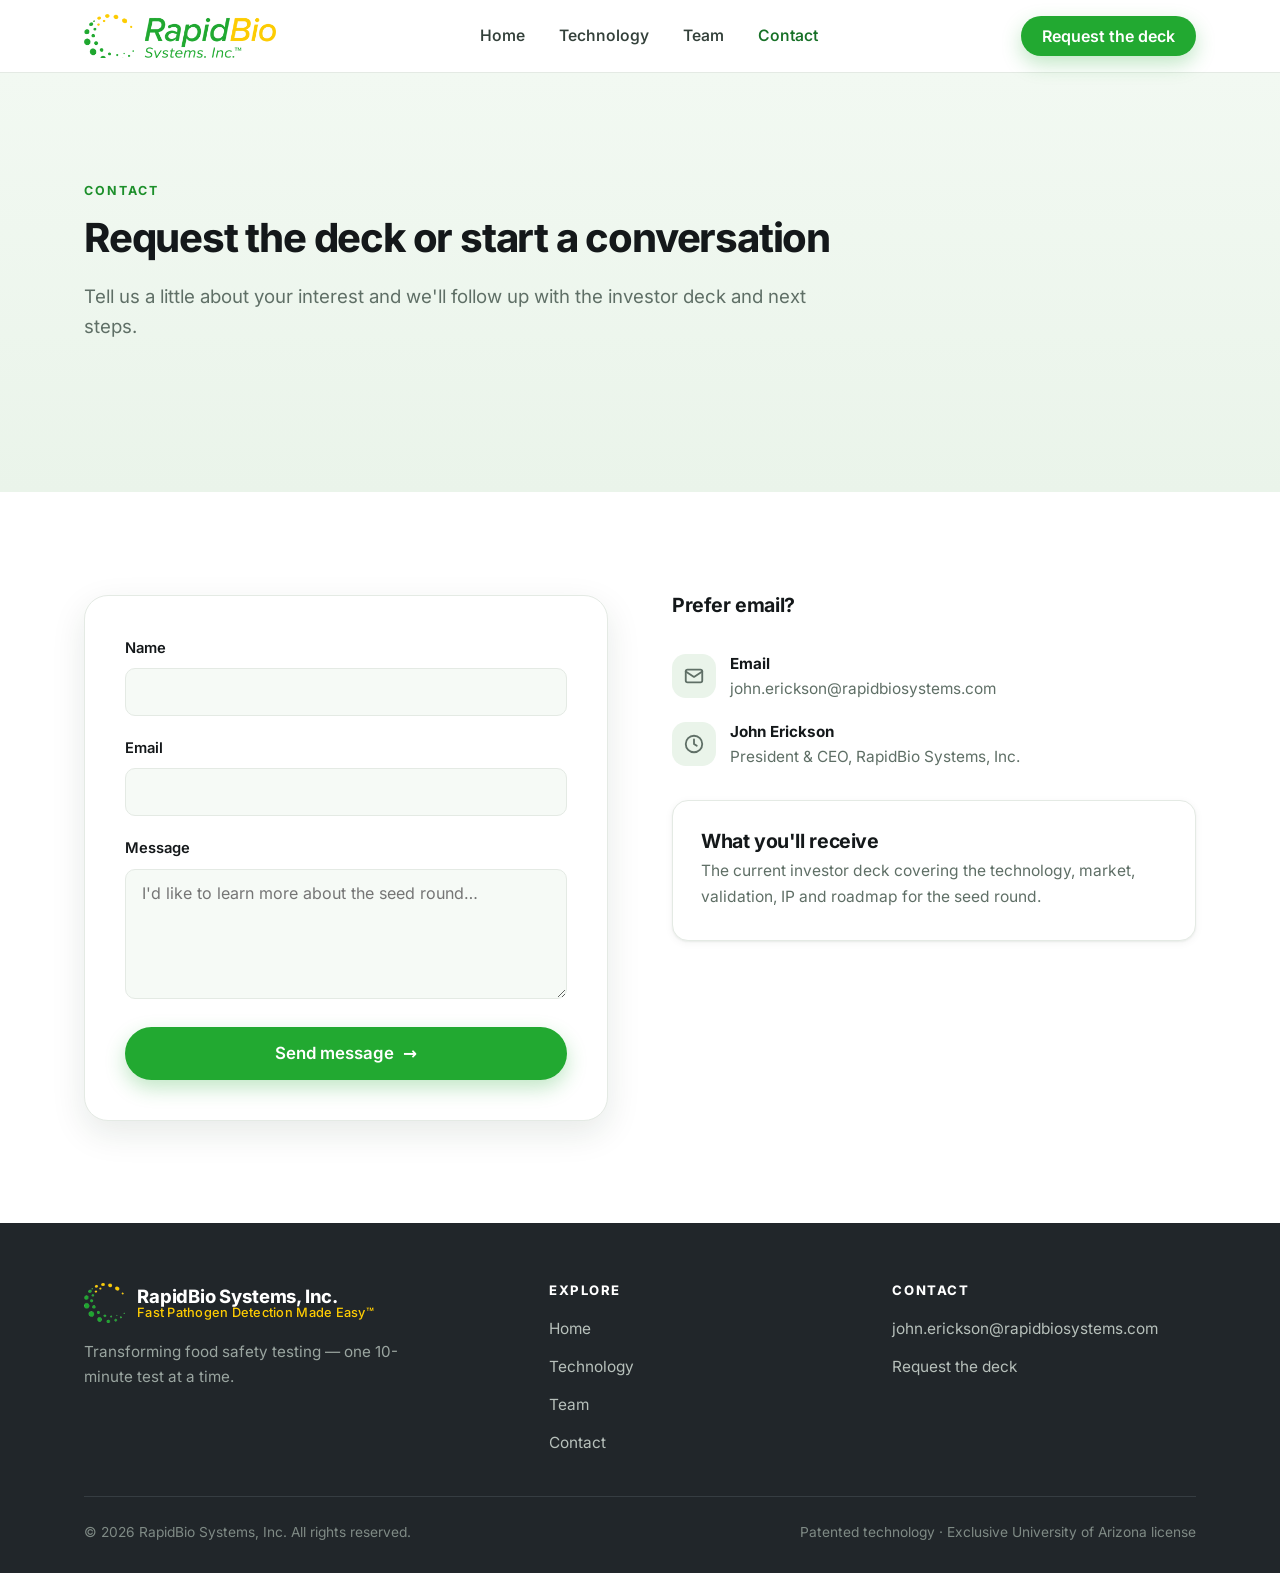
==== contact.html @ 17e81da6 "update form and typography" ====
<!DOCTYPE html>
<html lang="en">
<head>
  <meta charset="UTF-8" />
  <meta name="viewport" content="width=device-width, initial-scale=1.0" />
  <title>Contact — RapidBio Systems</title>
  <meta name="description" content="Request the RapidBio investor deck or get in touch with President &amp; CEO John Erickson." />
  <link rel="icon" type="image/png" sizes="64x64" href="assets/favicon-64.png" />
  <link rel="apple-touch-icon" href="assets/apple-touch-icon.png" />
  <link rel="stylesheet" href="css/styles.css" />
</head>
<body>

  <!-- ===== HEADER ===== -->
  <header class="site-header">
    <div class="container nav">
      <a class="nav__brand" href="index.html" aria-label="RapidBio Systems home">
        <img src="assets/logo-nav.png" alt="RapidBio Systems" />
      </a>
      <nav aria-label="Primary">
        <ul class="nav__links" id="nav-links">
          <li><a href="index.html">Home</a></li>
          <li><a href="technology.html">Technology</a></li>
          <li><a href="team.html">Team</a></li>
          <li><a href="contact.html" class="is-active">Contact</a></li>
          <li><a class="btn btn--primary" href="contact.html">Request the deck</a></li>
        </ul>
      </nav>
      <div class="nav__cta">
        <a class="btn btn--primary" href="contact.html">Request the deck</a>
        <button class="nav__toggle" aria-label="Open menu" aria-expanded="false" aria-controls="nav-links"><span></span></button>
      </div>
    </div>
  </header>

  <main>
    <section class="section section--mint">
      <div class="container">
        <div class="section-head narrow">
          <span class="eyebrow">Contact</span>
          <h2 class="mt-0">Request the deck or start a conversation</h2>
          <p class="lead">Tell us a little about your interest and we'll follow up with the investor deck and next steps.</p>
        </div>
      </div>
    </section>

    <section class="section">
      <div class="container">
        <div class="form-wrap">
          <!-- ===== FORM ===== -->
          <form class="form" id="contact-form"
                action="https://formspree.io/f/FORMSPREE_ENDPOINT"
                method="POST">
            <div class="form-status" id="form-status" role="status" aria-live="polite"></div>

            <div class="field">
              <label for="name">Name</label>
              <input type="text" id="name" name="name" autocomplete="name" required />
            </div>
            <div class="field">
              <label for="email">Email</label>
              <input type="email" id="email" name="email" autocomplete="email" required />
            </div>
            <div class="field">
              <label for="message">Message</label>
              <textarea id="message" name="message" placeholder="I'd like to learn more about the seed round…" required></textarea>
            </div>
            <!-- Formspree options -->
            <input type="hidden" name="_subject" value="RapidBio website — deck request" />
            <input type="text" name="_gotcha" style="display:none" tabindex="-1" autocomplete="off" aria-hidden="true" />

            <button class="btn btn--primary btn--lg" type="submit">Send message <span class="arrow" aria-hidden="true">→</span></button>
          </form>

          <!-- ===== ASIDE ===== -->
          <aside class="contact-aside">
            <h3>Prefer email?</h3>
            <br/>
            <ul class="contact-list">
              <li>
                <span class="icon-badge" aria-hidden="true">
                  <svg width="22" height="22" viewBox="0 0 24 24" fill="none" stroke="currentColor" stroke-width="2" stroke-linecap="round" stroke-linejoin="round"><rect x="3" y="5" width="18" height="14" rx="2"/><path d="m3 7 9 6 9-6"/></svg>
                </span>
                <span><b>Email</b><a href="mailto:john.erickson@rapidbiosystems.com?subject=RapidBio%20—%20deck%20request">john.erickson@rapidbiosystems.com</a></span>
              </li>
              <li>
                <span class="icon-badge" aria-hidden="true">
                  <svg width="22" height="22" viewBox="0 0 24 24" fill="none" stroke="currentColor" stroke-width="2" stroke-linecap="round" stroke-linejoin="round"><circle cx="12" cy="12" r="9"/><path d="M12 7v5l3 2"/></svg>
                </span>
                <span><b>John Erickson</b><span>President &amp; CEO, RapidBio Systems, Inc.</span></span>
              </li>
            </ul>
            <div class="card" style="margin-top:30px">
              <h3 style="margin-bottom:6px">What you'll receive</h3>
              <p>The current investor deck covering the technology, market, validation, IP and roadmap for the seed round.</p>
            </div>
          </aside>
        </div>
      </div>
    </section>
  </main>

  <!-- ===== FOOTER ===== -->
  <footer class="site-footer">
    <div class="container">
      <div class="footer__top">
        <div>
          <div class="footer__brand">
            <img src="assets/logo-mark.png" alt="" />
            <div class="footer__wordmark">RapidBio Systems, Inc.<span>Fast Pathogen Detection Made Easy™</span></div>
          </div>
          <p class="footer__tag">Transforming food safety testing — one 10-minute test at a time.</p>
        </div>
        <div class="footer__col">
          <h4>Explore</h4>
          <ul>
            <li><a href="index.html">Home</a></li>
            <li><a href="technology.html">Technology</a></li>
            <li><a href="team.html">Team</a></li>
            <li><a href="contact.html">Contact</a></li>
          </ul>
        </div>
        <div class="footer__col">
          <h4>Contact</h4>
          <ul>
            <li><a href="mailto:john.erickson@rapidbiosystems.com">john.erickson@rapidbiosystems.com</a></li>
            <li><a href="contact.html">Request the deck</a></li>
          </ul>
        </div>
      </div>
      <div class="footer__bottom">
        <span>© 2026 RapidBio Systems, Inc. All rights reserved.</span>
        <span>Patented technology · Exclusive University of Arizona license</span>
      </div>
    </div>
  </footer>

  <script src="js/nav.js"></script>
  <script>
    /* Async Formspree submit with in-place success/error state.
       Falls back to a normal POST if JS is unavailable. */
    (function () {
      var form = document.getElementById("contact-form");
      var status = document.getElementById("form-status");
      if (!form) return;

      var configured = form.action.indexOf("FORMSPREE_ENDPOINT") === -1;

      form.addEventListener("submit", function (e) {
        if (!configured) {
          // Endpoint not set yet — guide the user to email instead of a broken POST.
          e.preventDefault();
          show("err", "Form isn't connected yet. Please email john.erickson@rapidbiosystems.com — thanks!");
          return;
        }
        e.preventDefault();
        var btn = form.querySelector("button[type=submit]");
        var original = btn.innerHTML;
        btn.disabled = true; btn.textContent = "Sending…";

        fetch(form.action, {
          method: "POST",
          body: new FormData(form),
          headers: { Accept: "application/json" }
        }).then(function (r) {
          if (r.ok) {
            form.reset();
            show("ok", "Thanks — your message is on its way. We'll be in touch shortly.");
          } else {
            show("err", "Something went wrong. Please try again, or email john.erickson@rapidbiosystems.com.");
          }
        }).catch(function () {
          show("err", "Network error. Please email john.erickson@rapidbiosystems.com.");
        }).finally(function () {
          btn.disabled = false; btn.innerHTML = original;
        });
      });

      function show(type, msg) {
        status.textContent = msg;
        status.className = "form-status show " + type;
        status.scrollIntoView({ behavior: "smooth", block: "center" });
      }
    })();
  </script>
</body>
</html>
---- css/styles.css ----
/* ============================================================
   RapidBio Systems — site styles
   Palette sampled from brand logo: green #22A931 · gold #FECC03
   Font: self-hosted Inter (variable)
   ============================================================ */

@font-face {
  font-family: "Inter";
  font-style: normal;
  font-weight: 100 900;
  font-display: swap;
  src: url("../fonts/inter-latin-wght-normal.woff2") format("woff2");
}

:root {
  /* brand */
  --green:      #22A931;
  --green-600:  #1c8f2a;
  --green-700:  #167026;
  --green-900:  #0e4a1b;
  --gold:       #FECC03;
  --gold-600:   #e2b400;

  /* neutrals */
  --ink:        #14181a;
  --body:       #33403a;
  --muted:      #5f6f66;
  --charcoal:   #21262a;
  --charcoal-2: #2b3136;
  --paper:      #ffffff;
  --paper-2:    #f6faf6;
  --mint:       #eaf4ea;
  --mint-2:     #def0e0;
  --line:       #e4eae4;

  /* system */
  --container: 1160px;
  --r-sm: 10px;
  --r:    16px;
  --r-lg: 24px;
  --pill: 999px;
  --shadow-sm: 0 1px 2px rgba(20,40,25,.06), 0 2px 8px rgba(20,40,25,.05);
  --shadow:    0 12px 34px rgba(20,50,28,.10);
  --shadow-lg: 0 26px 60px rgba(16,55,26,.16);
  --ease: cubic-bezier(.2,.7,.3,1);

  --font: "Inter", system-ui, -apple-system, "Segoe UI", Roboto, Helvetica, Arial, sans-serif;
}

/* ---------- reset-ish ---------- */
*, *::before, *::after { box-sizing: border-box; }
html { scroll-behavior: smooth; -webkit-text-size-adjust: 100%; overflow-x: hidden; }
body {
  margin: 0;
  font-family: var(--font);
  color: var(--body);
  background: var(--paper);
  font-size: 17px;
  line-height: 1.65;
  font-weight: 400;
  -webkit-font-smoothing: antialiased;
  text-rendering: optimizeLegibility;
}
img { max-width: 100%; display: block; height: auto; }
a { color: var(--green-600); text-decoration: none; }
a:hover { color: var(--green-700); }
h1, h2, h3, h4 { color: var(--ink); line-height: 1.12; letter-spacing: -.02em; margin: 0 0 .5em; font-weight: 750; }
h1 { font-size: clamp(2.1rem, 4.6vw, 3.6rem); letter-spacing: -.035em; }
h2 { font-size: clamp(1.7rem, 3.2vw, 2.5rem); letter-spacing: -.03em; }
h3 { font-size: 1.22rem; letter-spacing: -.02em; font-weight: 700; }
p { margin: 0 0 1rem; }
strong { color: var(--ink); font-weight: 650; }

/* ---------- layout ---------- */
.container { width: 100%; max-width: var(--container); margin-inline: auto; padding-inline: 24px; }
.section { padding: clamp(56px, 8vw, 104px) 0; }
.section--tint { background: var(--paper-2); }
.section--mint { background: linear-gradient(180deg, #f2f9f2, var(--mint)); }
.section--dark { background: var(--charcoal); color: #d7ded9; }
.section--dark h2, .section--dark h3 { color: #fff; }
.narrow { max-width: 720px; }
.center { text-align: center; margin-inline: auto; }
.eyebrow {
  display: inline-block; font-size: .78rem; font-weight: 700; letter-spacing: .16em;
  text-transform: uppercase; color: var(--green-600); margin-bottom: 14px;
}
.section--dark .eyebrow { color: var(--gold); }
.lead { font-size: 1.16rem; color: var(--muted); }
.section-head { max-width: 760px; margin-bottom: 48px; }
.section-head.center { margin-inline: auto; }

/* ---------- buttons ---------- */
.btn {
  display: inline-flex; align-items: center; gap: .55em;
  font-family: inherit; font-size: 1rem; font-weight: 600; line-height: 1;
  padding: 15px 26px; border-radius: var(--pill); border: 1.5px solid transparent;
  cursor: pointer; transition: transform .18s var(--ease), background .18s, box-shadow .18s, border-color .18s;
  white-space: nowrap;
}
.btn:active { transform: translateY(1px); }
.btn--primary { background: var(--green); color: #fff; box-shadow: 0 8px 20px rgba(34,169,49,.28); }
.btn--primary:hover { background: var(--green-600); color: #fff; box-shadow: 0 12px 26px rgba(34,169,49,.34); transform: translateY(-1px); }
.btn--ghost { background: transparent; color: var(--ink); border-color: var(--line); }
.btn--ghost:hover { border-color: var(--green); color: var(--green-700); }
.btn--onDark { background: #fff; color: var(--ink); }
.btn--onDark:hover { background: var(--gold); color: var(--ink); }
.btn--lg { padding: 17px 32px; font-size: 1.05rem; }
.arrow { transition: transform .18s var(--ease); }
.btn:hover .arrow { transform: translateX(3px); }

/* ---------- header / nav ---------- */
.site-header {
  position: sticky; top: 0; z-index: 60;
  background: rgba(255,255,255,.82);
  backdrop-filter: saturate(1.4) blur(12px);
  -webkit-backdrop-filter: saturate(1.4) blur(12px);
  border-bottom: 1px solid var(--line);
}
.nav { display: flex; align-items: center; justify-content: space-between; gap: 20px; height: 72px; }
.nav__brand { display: inline-flex; align-items: center; }
.nav__brand img { height: 44px; width: auto; }
.nav__links { display: flex; align-items: center; gap: 4px; list-style: none; margin: 0; padding: 0; }
.nav__links a {
  display: inline-block; padding: 9px 15px; border-radius: var(--r-sm);
  color: var(--body); font-weight: 550; font-size: .98rem; transition: background .15s, color .15s;
}
.nav__links a:hover { background: var(--mint); color: var(--green-700); }
.nav__links a.is-active { color: var(--green-700); }
.nav__links > li:last-child { display: none; } /* in-menu CTA: hidden on desktop, shown in mobile menu */
.nav__cta { display: flex; align-items: center; gap: 12px; }
.nav__cta .btn { padding: 11px 20px; }
.nav__toggle {
  display: none; width: 44px; height: 44px; border: 1px solid var(--line);
  background: #fff; border-radius: 12px; cursor: pointer; align-items: center; justify-content: center;
}
.nav__toggle span, .nav__toggle span::before, .nav__toggle span::after {
  content: ""; display: block; width: 20px; height: 2px; background: var(--ink); border-radius: 2px;
  transition: transform .25s var(--ease), opacity .2s;
}
.nav__toggle span::before { transform: translateY(-6px); }
.nav__toggle span::after  { transform: translateY(4px); }

/* ---------- hero ---------- */
.hero { position: relative; overflow: hidden; background: radial-gradient(120% 90% at 82% 8%, #f2f9f2 0%, #ffffff 58%); }
.hero__grid { display: grid; grid-template-columns: 1.05fr .95fr; gap: 48px; align-items: center; padding-block: clamp(48px, 7vw, 92px) clamp(40px, 6vw, 76px); }
.hero h1 { margin-bottom: 20px; }
.hero__sub { font-size: 1.22rem; color: var(--muted); max-width: 40ch; margin-bottom: 30px; }
.hero__actions { display: flex; flex-wrap: wrap; gap: 14px; margin-bottom: 26px; }
.hero__trust { font-size: .92rem; color: var(--muted); line-height: 1.6; }
.hero__trust b { color: var(--green-700); white-space: nowrap; }
.hero__media { position: relative; }
.hero__media::before {
  content: ""; position: absolute; inset: 4% 8%; border-radius: 50%;
  background: radial-gradient(circle, rgba(34,169,49,.14), rgba(34,169,49,0) 68%);
  z-index: 0;
}
.hero__media img { position: relative; z-index: 1; margin-inline: auto; max-height: 560px; width: auto; filter: drop-shadow(0 30px 40px rgba(16,45,20,.18)); }

/* dot flourish */
.flourish { position: absolute; z-index: 0; opacity: .5; pointer-events: none; }

/* ---------- stat cards ---------- */
.stats { display: grid; grid-template-columns: repeat(3, 1fr); gap: 20px; }
.stat {
  background: #fff; border: 1px solid var(--line); border-radius: var(--r);
  padding: 30px 26px; box-shadow: var(--shadow-sm); position: relative; overflow: hidden;
}
.stat::before { content: ""; position: absolute; left: 0; top: 0; bottom: 0; width: 4px; background: var(--green); }
.stat--gold::before { background: var(--gold); }
.stat__num { font-size: clamp(2rem, 3.4vw, 2.7rem); font-weight: 800; letter-spacing: -.04em; color: var(--green-700); line-height: 1; margin-bottom: 6px; }
.stat--gold .stat__num { color: var(--ink); }
.stat__label { font-weight: 700; color: var(--ink); font-size: .95rem; margin-bottom: 8px; }
.stat__desc { font-size: .93rem; color: var(--muted); margin: 0; }

/* ---------- chips ---------- */
.chips { display: flex; flex-wrap: wrap; gap: 12px; margin-top: 30px; }
.chip {
  display: inline-flex; align-items: baseline; gap: 8px; padding: 10px 18px; border-radius: var(--pill);
  background: #fff; border: 1.5px solid var(--mint-2); font-size: .95rem; color: var(--body); box-shadow: var(--shadow-sm);
}
.chip b { color: var(--green-700); font-weight: 750; font-size: 1.05rem; letter-spacing: -.02em; }
.chip--gold { border-color: #f6e3a0; }
.chip--gold b { color: var(--gold-600); }

/* ---------- split / feature layouts ---------- */
.split { display: grid; grid-template-columns: 1fr 1fr; gap: clamp(32px, 5vw, 72px); align-items: center; }
.split--media-right .split__media { order: 2; }
.split__media { position: relative; }
.split__media--panel {
  background: linear-gradient(160deg, #f3f9f3, var(--mint)); border-radius: var(--r-lg);
  padding: 34px; border: 1px solid var(--mint-2); box-shadow: var(--shadow);
}
.split__media img { margin-inline: auto; }

/* full-width technology diagram */
.diagram-panel { background: #fff; border: 1px solid var(--line); border-radius: var(--r-lg); padding: clamp(18px, 3.5vw, 44px); box-shadow: var(--shadow); overflow-x: auto; }
.diagram-panel img { display: block; width: 100%; min-width: 560px; max-width: 1080px; margin-inline: auto; }
.diagram-hint { display: none; text-align: center; font-size: .82rem; color: var(--muted); margin: 12px 0 0; }

.claims { list-style: none; margin: 24px 0 0; padding: 0; display: grid; gap: 18px; }
.claims li { display: grid; grid-template-columns: 26px 1fr; gap: 14px; align-items: start; }
.claims .tick { width: 26px; height: 26px; border-radius: 50%; background: var(--mint); color: var(--green-700); display: grid; place-items: center; flex: none; margin-top: 2px; }
.claims b { display: block; color: var(--ink); font-size: 1.04rem; }
.claims span.d { color: var(--muted); font-size: .96rem; }

/* ---------- feature card grid ---------- */
.grid-3 { display: grid; grid-template-columns: repeat(3, 1fr); gap: 22px; }
.grid-2 { display: grid; grid-template-columns: repeat(2, 1fr); gap: 22px; }
.card {
  background: #fff; border: 1px solid var(--line); border-radius: var(--r); padding: 30px 28px;
  box-shadow: var(--shadow-sm); transition: transform .2s var(--ease), box-shadow .2s;
}
.card:hover { transform: translateY(-3px); box-shadow: var(--shadow); }
.section--dark .card { background: var(--charcoal-2); border-color: #363d42; color: #c8d0cb; }
.icon-badge {
  width: 50px; height: 50px; border-radius: 14px; display: grid; place-items: center;
  background: var(--mint); color: var(--green-700); margin-bottom: 18px;
}
.section--dark .icon-badge { background: rgba(34,169,49,.16); color: #7fe08b; }
.card h3 { margin-bottom: 8px; }
.card p { margin: 0; font-size: .97rem; color: var(--muted); }
.section--dark .card p { color: #aab4ae; }

/* ---------- steps / workflow ---------- */
.steps { display: grid; grid-template-columns: repeat(5, 1fr); gap: 14px; counter-reset: step; }
.step { position: relative; background: #fff; border: 1px solid var(--line); border-radius: var(--r); padding: 26px 20px; box-shadow: var(--shadow-sm); text-align: center; }
.step__n { width: 40px; height: 40px; margin: 0 auto 14px; border-radius: 50%; background: var(--green); color: #fff; font-weight: 750; display: grid; place-items: center; font-size: 1.05rem; }
.step:nth-child(5) .step__n { background: var(--green-700); }
.step h4 { font-size: 1rem; margin: 0 0 4px; color: var(--ink); }
.step p { font-size: .88rem; color: var(--muted); margin: 0; }
.step:not(:last-child)::after {
  content: ""; position: absolute; right: -11px; top: 50%; width: 16px; height: 16px;
  border-top: 2px solid var(--mint-2); border-right: 2px solid var(--mint-2);
  transform: translateY(-50%) rotate(45deg); z-index: 1;
}
.ttr-badge {
  display: inline-flex; align-items: center; gap: 10px; margin-top: 30px; padding: 12px 22px;
  background: var(--gold); color: var(--ink); font-weight: 700; border-radius: var(--pill); font-size: 1rem;
}

/* ---------- comparison ---------- */
.compare { display: grid; gap: 12px; margin-top: 8px; }
.compare__row { display: grid; grid-template-columns: 150px 1fr; gap: 18px; align-items: center; }
.compare__label { font-weight: 650; color: var(--ink); font-size: .98rem; }
.compare__label small { display: block; font-weight: 500; color: var(--muted); font-size: .82rem; }
.compare__track { background: var(--paper-2); border: 1px solid var(--line); border-radius: var(--pill); height: 40px; display: flex; align-items: center; overflow: hidden; }
.compare__bar { height: 100%; border-radius: var(--pill); flex: none; }
.compare__bar--us { background: linear-gradient(90deg, var(--green), var(--green-600)); box-shadow: 0 2px 8px rgba(34,169,49,.3); }
.compare__bar--slow { background: #b9c4bc; }
.compare__bar--slower { background: #cdd5cd; }
.compare__cap { padding: 0 12px; font-size: .85rem; font-weight: 700; white-space: nowrap; color: var(--green-700); }
.compare__axis { margin: 14px 0 0; text-align: right; font-size: .8rem; letter-spacing: .04em; color: var(--muted); text-transform: uppercase; }
.compare__note { margin-top: 22px; padding: 18px 22px; border-left: 4px solid var(--gold); background: var(--paper-2); border-radius: 0 var(--r-sm) var(--r-sm) 0; }
.compare__note b { color: var(--green-700); }

/* ---------- team ---------- */
.team-grid { display: grid; grid-template-columns: repeat(3, 1fr); gap: 26px; }
.member { text-align: center; }
.member__photo {
  width: 168px; height: 168px; margin: 0 auto 18px; border-radius: 50%;
  background: linear-gradient(160deg, #f2f9f2, var(--mint));
  border: 1px solid var(--mint-2); box-shadow: var(--shadow-sm); overflow: hidden;
}
.member__photo img { width: 100%; height: 100%; object-fit: cover; }
.member h3 { margin: 0 0 2px; }
.member .role { color: var(--green-700); font-weight: 650; font-size: .92rem; letter-spacing: .01em; margin-bottom: 8px; }
.member p { font-size: .95rem; color: var(--muted); margin: 0 auto; max-width: 30ch; }
.advisory { margin-top: 44px; padding: 28px 30px; background: var(--paper-2); border: 1px solid var(--line); border-radius: var(--r); }
.advisory h3 { font-size: 1.05rem; margin-bottom: 10px; }
.advisory p { margin: 0; color: var(--muted); }

/* ---------- partners / logos ---------- */
.partners { margin-top: 8px; }
.partners__label { text-align: center; font-size: .8rem; letter-spacing: .14em; text-transform: uppercase; color: var(--muted); margin-bottom: 26px; }
.partners__row { display: flex; flex-wrap: wrap; align-items: center; justify-content: center; gap: clamp(28px, 5vw, 60px); }
.partners__row img { height: 34px; width: auto; opacity: .55; filter: grayscale(1); transition: opacity .2s, filter .2s; }
.partners__row img:hover { opacity: .9; filter: grayscale(0); }

/* ---------- CTA band ---------- */
.cta-band { background: linear-gradient(120deg, var(--green-700), var(--green)); color: #fff; border-radius: var(--r-lg); padding: clamp(40px, 6vw, 64px); text-align: center; box-shadow: var(--shadow-lg); position: relative; overflow: hidden; }
.cta-band h2 { color: #fff; }
.cta-band p { color: rgba(255,255,255,.9); max-width: 52ch; margin: 0 auto 26px; font-size: 1.1rem; }
.cta-band .btn--onDark { box-shadow: 0 10px 24px rgba(0,0,0,.18); }

/* ---------- form ---------- */
.form-wrap { display: grid; grid-template-columns: 1fr 1fr; gap: clamp(32px, 5vw, 64px); align-items: start; }
.form { background: #fff; border: 1px solid var(--line); border-radius: var(--r-lg); padding: clamp(26px, 4vw, 40px); box-shadow: var(--shadow); }
.field { margin-bottom: 20px; }
.field label { display: block; font-weight: 600; color: var(--ink); font-size: .92rem; margin-bottom: 8px; }
.field input, .field textarea {
  width: 100%; font-family: inherit; font-size: 1rem; color: var(--ink);
  padding: 13px 16px; border: 1.5px solid var(--line); border-radius: var(--r-sm); background: var(--paper-2);
  transition: border-color .15s, box-shadow .15s, background .15s;
}
.field input:focus, .field textarea:focus { outline: none; border-color: var(--green); background: #fff; box-shadow: 0 0 0 4px rgba(34,169,49,.12); }
.field textarea { resize: vertical; min-height: 130px; }
.form .btn { width: 100%; justify-content: center; }
.form__note { font-size: .84rem; color: var(--muted); margin: 14px 0 0; text-align: center; }
.form-status { display: none; padding: 16px 18px; border-radius: var(--r-sm); font-weight: 600; margin-bottom: 20px; }
.form-status.show { display: block; }
.form-status.ok { background: var(--mint); color: var(--green-900); border: 1px solid var(--mint-2); }
.form-status.err { background: #fdecec; color: #9a2b2b; border: 1px solid #f6cccc; }

.contact-aside h3 { margin-bottom: 6px; }
.contact-aside .lead { margin-bottom: 28px; }
.contact-list { list-style: none; margin: 0; padding: 0; display: grid; gap: 18px; }
.contact-list li { display: grid; grid-template-columns: 44px 1fr; gap: 14px; align-items: center; }
.contact-list .icon-badge { margin: 0; width: 44px; height: 44px; }
.contact-list b { display: block; color: var(--ink); font-size: .95rem; }
.contact-list a, .contact-list span { color: var(--muted); font-size: .96rem; }

/* ---------- footer ---------- */
.site-footer { background: var(--charcoal); color: #9aa5a0; padding: 60px 0 30px; }
.footer__top { display: grid; grid-template-columns: 1.4fr 1fr 1fr; gap: 40px; padding-bottom: 40px; border-bottom: 1px solid #363d42; }
.footer__brand { display: flex; align-items: center; gap: 12px; margin-bottom: 16px; }
.footer__brand img { height: 40px; width: auto; }
.footer__wordmark { color: #fff; font-weight: 750; font-size: 1.15rem; letter-spacing: -.01em; line-height: 1.1; }
.footer__wordmark span { display: block; font-weight: 500; font-size: .8rem; color: var(--gold); letter-spacing: .02em; }
.footer__tag { max-width: 34ch; font-size: .95rem; color: #9aa5a0; }
.site-footer h4 { color: #fff; font-size: .82rem; text-transform: uppercase; letter-spacing: .12em; margin-bottom: 16px; }
.site-footer ul { list-style: none; margin: 0; padding: 0; display: grid; gap: 10px; }
.site-footer a { color: #b7c0bb; font-size: .96rem; }
.site-footer a:hover { color: var(--gold); }
.footer__bottom { display: flex; flex-wrap: wrap; justify-content: space-between; gap: 12px; padding-top: 24px; font-size: .86rem; color: #7f8a85; }

/* ---------- utilities ---------- */
.mt-0 { margin-top: 0; }
.stack-lg > * + * { margin-top: 26px; }

/* ============================================================
   Responsive
   ============================================================ */
@media (max-width: 940px) {
  .hero__grid { grid-template-columns: 1fr; gap: 24px; }
  .hero__media { order: -1; }
  .hero__media img { max-height: 320px; }
  .nav__brand img { height: 38px; }
  .diagram-hint { display: block; }
  .split { grid-template-columns: 1fr; }
  .split--media-right .split__media { order: -1; }
  .stats { grid-template-columns: 1fr; }
  .grid-3 { grid-template-columns: 1fr 1fr; }
  .steps { grid-template-columns: 1fr 1fr; }
  .step:not(:last-child)::after { display: none; }
  .team-grid { grid-template-columns: 1fr; max-width: 360px; margin-inline: auto; }
  .form-wrap { grid-template-columns: 1fr; }
  .footer__top { grid-template-columns: 1fr 1fr; }

  /* mobile nav */
  .nav__toggle { display: inline-flex; }
  .nav__cta .btn { display: none; }
  .nav__links {
    position: absolute; top: 72px; left: 0; right: 0;
    flex-direction: column; align-items: stretch; gap: 4px;
    background: #fff; border-bottom: 1px solid var(--line); padding: 14px 20px 20px;
    box-shadow: var(--shadow); transform-origin: top;
    display: none;
  }
  .nav__links.open { display: flex; }
  .nav__links > li:last-child { display: block; }
  .nav__links a { padding: 12px 14px; font-size: 1.05rem; }
  .nav__links .btn { display: flex; width: 100%; margin-top: 8px; justify-content: center; }
}

@media (max-width: 560px) {
  body { font-size: 16px; }
  .grid-3, .grid-2 { grid-template-columns: 1fr; }
  .steps { grid-template-columns: 1fr; }
  .compare__row { grid-template-columns: 110px 1fr; }
  .footer__top { grid-template-columns: 1fr; }
  .hero__actions .btn { flex: 1 1 auto; justify-content: center; }
}

@media (prefers-reduced-motion: reduce) {
  * { animation: none !important; transition: none !important; scroll-behavior: auto !important; }
}
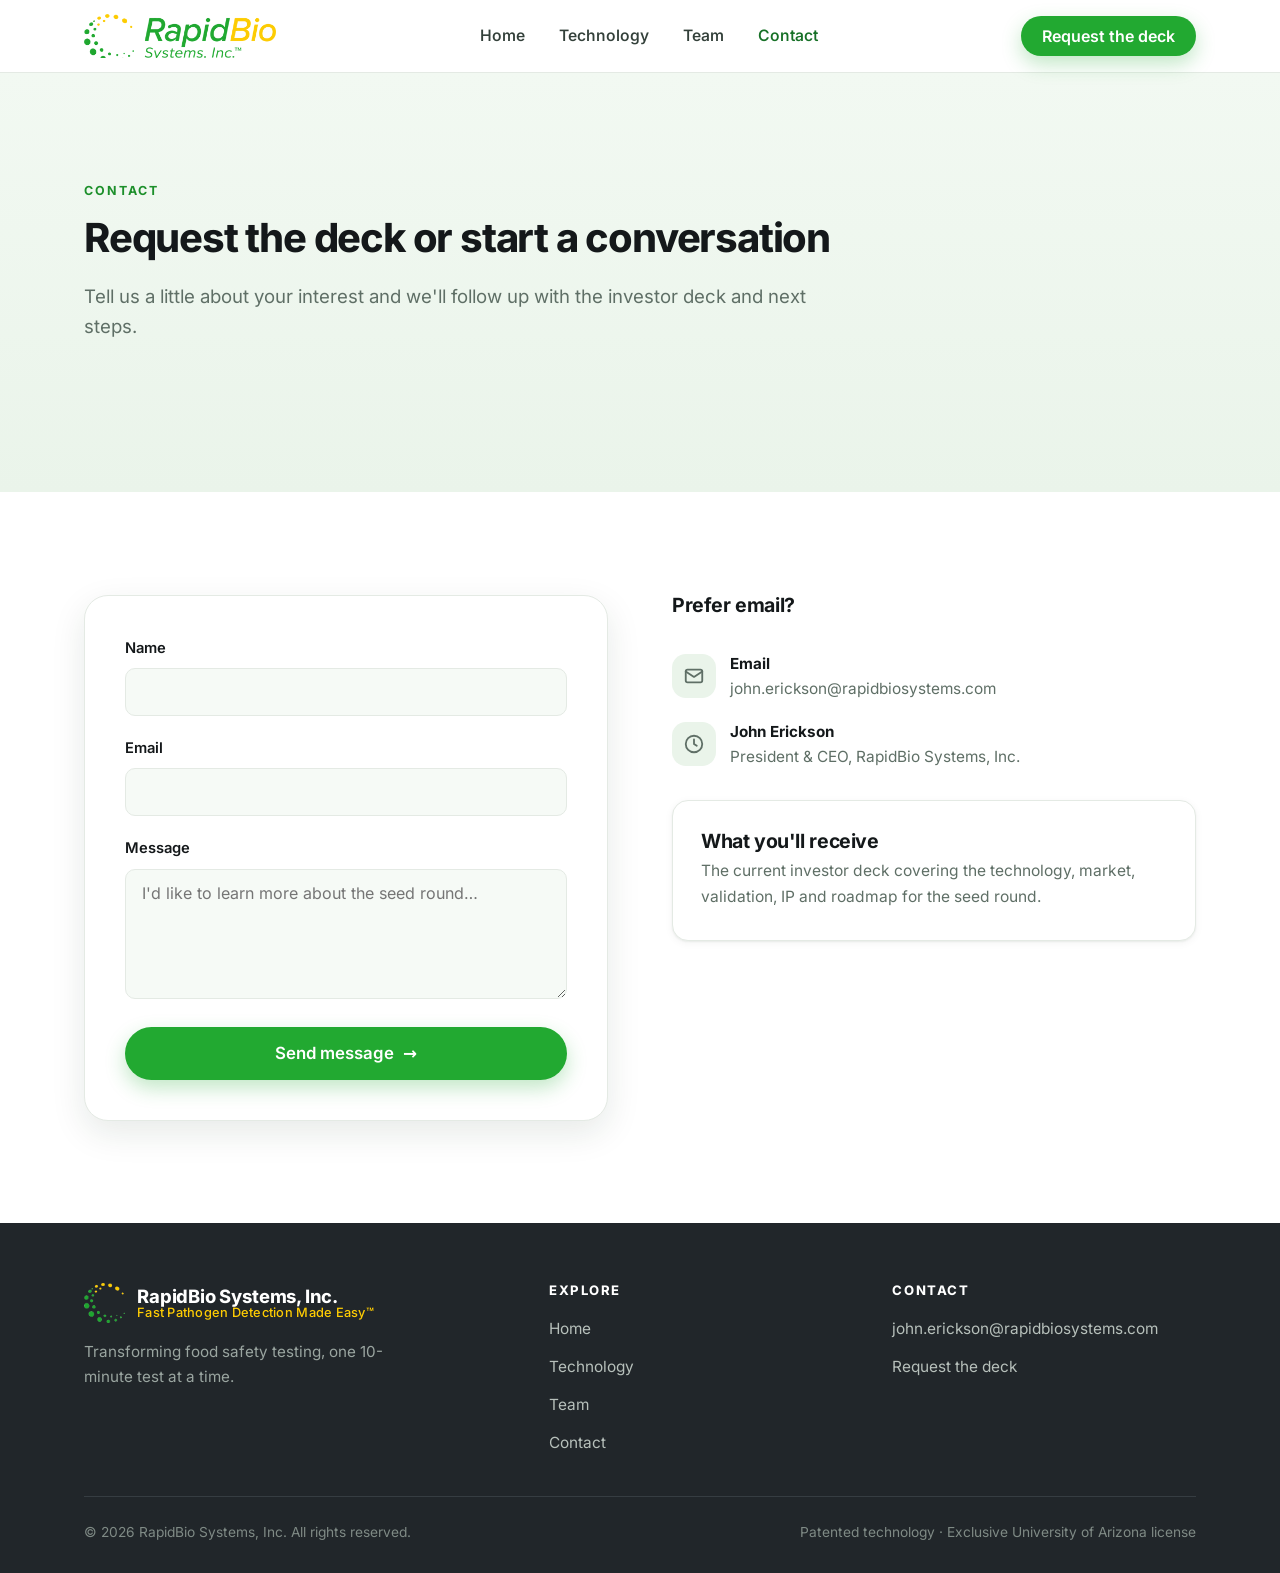
==== commit 580f7512: "add images, update copy, lighten bob's photo" ====
--- a/contact.html
+++ b/contact.html
@@ -109,7 +109,7 @@
             <img src="assets/logo-mark.png" alt="" />
             <div class="footer__wordmark">RapidBio Systems, Inc.<span>Fast Pathogen Detection Made Easy™</span></div>
           </div>
-          <p class="footer__tag">Transforming food safety testing — one 10-minute test at a time.</p>
+          <p class="footer__tag">Transforming food safety testing, one 10-minute test at a time.</p>
         </div>
         <div class="footer__col">
           <h4>Explore</h4>
--- a/css/styles.css
+++ b/css/styles.css
@@ -238,9 +238,36 @@
   background: var(--gold); color: var(--ink); font-weight: 700; border-radius: var(--pill); font-size: 1rem;
 }
 
+/* ---------- use-case photo cards ---------- */
+.usecases { display: grid; grid-template-columns: repeat(3, 1fr); gap: 22px; }
+.usecase {
+  margin: 0; background: #fff; border: 1px solid var(--line); border-radius: var(--r);
+  overflow: hidden; box-shadow: var(--shadow-sm); transition: transform .2s var(--ease), box-shadow .2s;
+}
+.usecase:hover { transform: translateY(-3px); box-shadow: var(--shadow); }
+.usecase img { width: 100%; aspect-ratio: 3 / 2; object-fit: cover; }
+.usecase figcaption { padding: 22px 24px 26px; }
+.usecase h3 { font-size: 1.08rem; margin-bottom: 6px; }
+.usecase p { margin: 0; font-size: .95rem; color: var(--muted); }
+
+/* ---------- photo panel (product / cartridge detail) ---------- */
+.photo-panel {
+  background: #fff; border: 1px solid var(--line); border-radius: var(--r-lg);
+  padding: 14px; box-shadow: var(--shadow); overflow: hidden;
+}
+.photo-panel img { width: 100%; border-radius: var(--r-sm); }
+.photo-panel--center { max-width: 720px; margin: 0 auto 36px; }
+
 /* ---------- comparison ---------- */
 .compare { display: grid; gap: 12px; margin-top: 8px; }
-.compare__row { display: grid; grid-template-columns: 150px 1fr; gap: 18px; align-items: center; }
+.compare__row { display: grid; grid-template-columns: 58px 150px 1fr; gap: 16px; align-items: center; }
+.compare__thumb {
+  width: 58px; height: 58px; border-radius: var(--r-sm); border: 1px solid var(--line);
+  background: #fff; overflow: hidden;
+}
+.compare__thumb img { width: 100%; height: 100%; object-fit: contain; }
+.compare__row--us .compare__thumb { border-color: var(--mint-2); background: var(--mint); }
+.compare__thumb--icon { background: var(--mint); border-color: var(--mint-2); color: var(--green-700); display: grid; place-items: center; }
 .compare__label { font-weight: 650; color: var(--ink); font-size: .98rem; }
 .compare__label small { display: block; font-weight: 500; color: var(--muted); font-size: .82rem; }
 .compare__track { background: var(--paper-2); border: 1px solid var(--line); border-radius: var(--pill); height: 40px; display: flex; align-items: center; overflow: hidden; }
@@ -340,6 +367,7 @@
   .split--media-right .split__media { order: -1; }
   .stats { grid-template-columns: 1fr; }
   .grid-3 { grid-template-columns: 1fr 1fr; }
+  .usecases { grid-template-columns: 1fr 1fr; }
   .steps { grid-template-columns: 1fr 1fr; }
   .step:not(:last-child)::after { display: none; }
   .team-grid { grid-template-columns: 1fr; max-width: 360px; margin-inline: auto; }
@@ -365,8 +393,10 @@
 @media (max-width: 560px) {
   body { font-size: 16px; }
   .grid-3, .grid-2 { grid-template-columns: 1fr; }
+  .usecases { grid-template-columns: 1fr; }
   .steps { grid-template-columns: 1fr; }
-  .compare__row { grid-template-columns: 110px 1fr; }
+  .compare__row { grid-template-columns: 44px 104px 1fr; gap: 10px; }
+  .compare__thumb { width: 44px; height: 44px; }
   .footer__top { grid-template-columns: 1fr; }
   .hero__actions .btn { flex: 1 1 auto; justify-content: center; }
 }
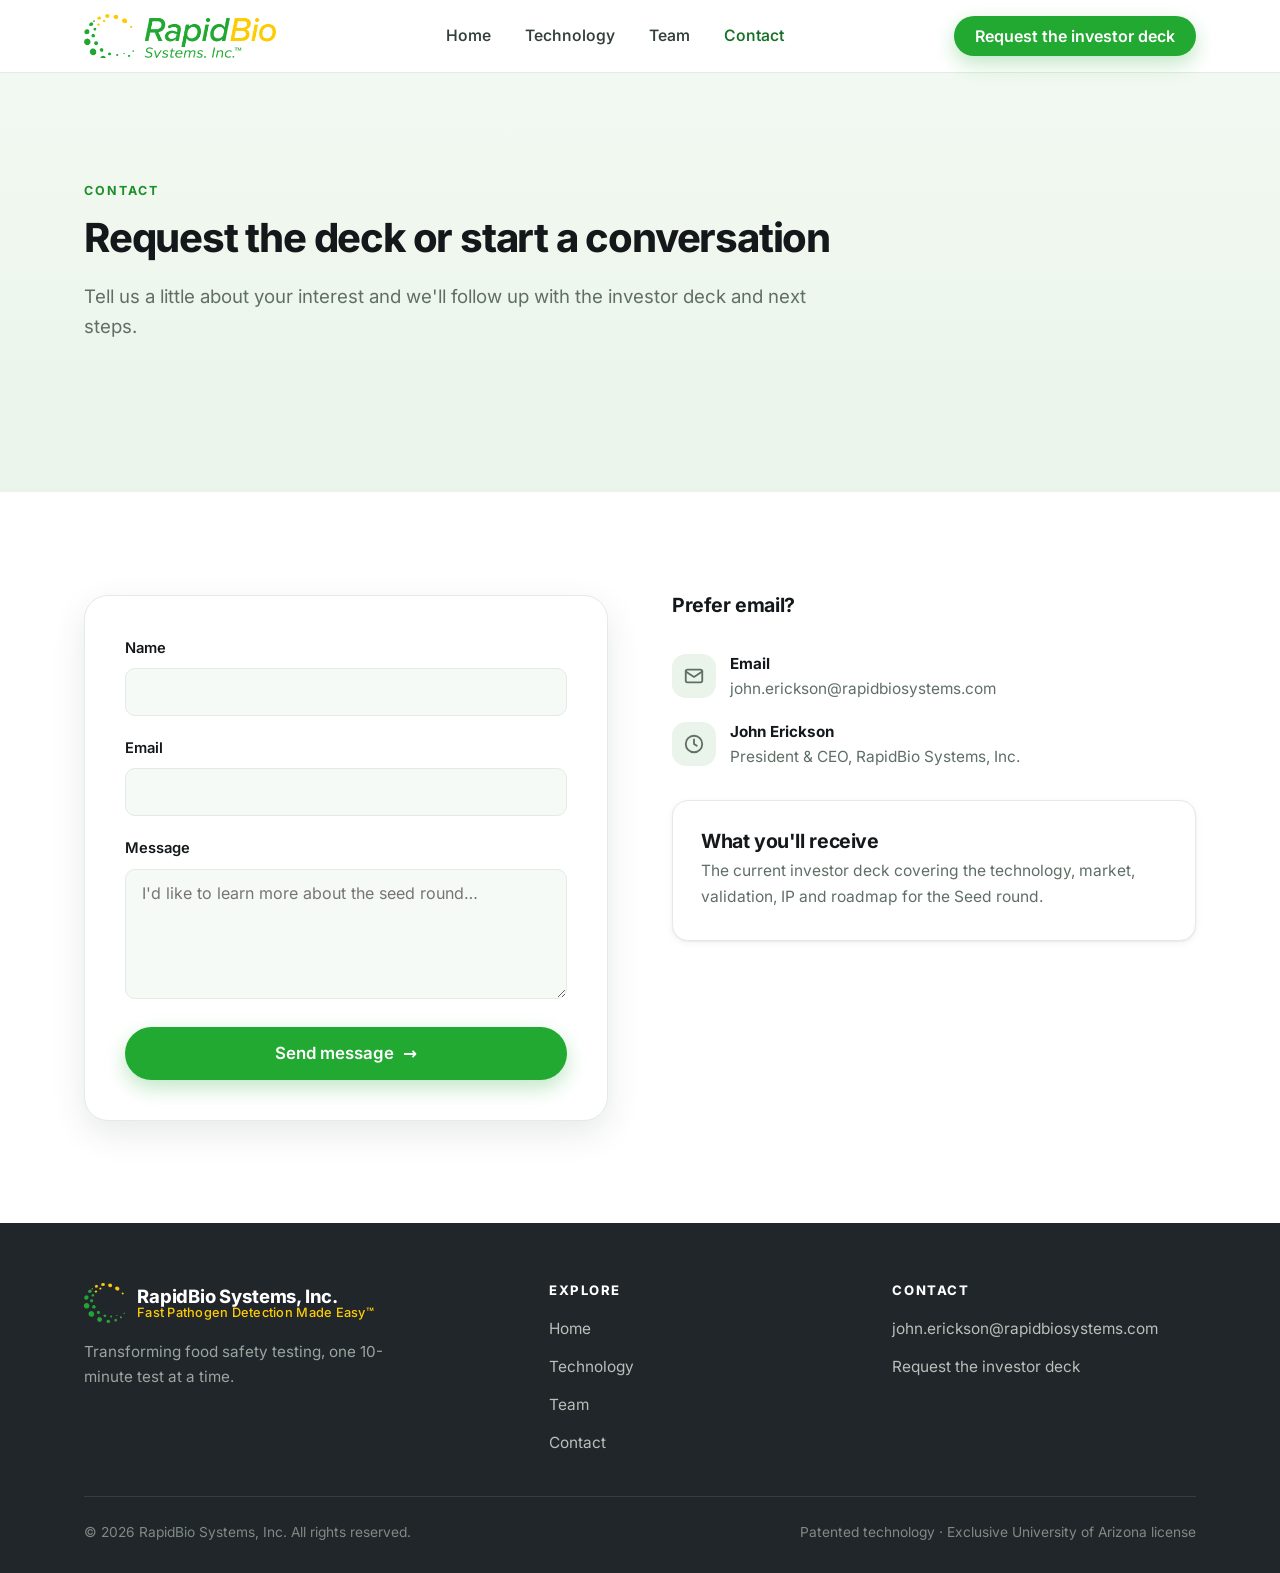
==== commit 6d79c724: "update copy, line edits, image edits" ====
--- a/contact.html
+++ b/contact.html
@@ -23,11 +23,11 @@
           <li><a href="technology.html">Technology</a></li>
           <li><a href="team.html">Team</a></li>
           <li><a href="contact.html" class="is-active">Contact</a></li>
-          <li><a class="btn btn--primary" href="contact.html">Request the deck</a></li>
+          <li><a class="btn btn--primary" href="contact.html">Request the investor deck</a></li>
         </ul>
       </nav>
       <div class="nav__cta">
-        <a class="btn btn--primary" href="contact.html">Request the deck</a>
+        <a class="btn btn--primary" href="contact.html">Request the investor deck</a>
         <button class="nav__toggle" aria-label="Open menu" aria-expanded="false" aria-controls="nav-links"><span></span></button>
       </div>
     </div>
@@ -92,7 +92,7 @@
             </ul>
             <div class="card" style="margin-top:30px">
               <h3 style="margin-bottom:6px">What you'll receive</h3>
-              <p>The current investor deck covering the technology, market, validation, IP and roadmap for the seed round.</p>
+              <p>The current investor deck covering the technology, market, validation, IP and roadmap for the Seed round.</p>
             </div>
           </aside>
         </div>
@@ -124,7 +124,7 @@
           <h4>Contact</h4>
           <ul>
             <li><a href="mailto:john.erickson@rapidbiosystems.com">john.erickson@rapidbiosystems.com</a></li>
-            <li><a href="contact.html">Request the deck</a></li>
+            <li><a href="contact.html">Request the investor deck</a></li>
           </ul>
         </div>
       </div>
--- a/css/styles.css
+++ b/css/styles.css
@@ -70,6 +70,10 @@
 h3 { font-size: 1.22rem; letter-spacing: -.02em; font-weight: 700; }
 p { margin: 0 0 1rem; }
 strong { color: var(--ink); font-weight: 650; }
+/* Em dashes in headings: display sizes and tight tracking make a full-width
+   dash read much heavier than the same dash in body copy. Scale heading
+   dashes back so every em dash on the site looks the same weight. */
+.mdash { font-size: .62em; vertical-align: .12em; margin-inline: .04em; letter-spacing: 0; }
 
 /* ---------- layout ---------- */
 .container { width: 100%; max-width: var(--container); margin-inline: auto; padding-inline: 24px; }
@@ -192,9 +196,10 @@
 }
 .split__media img { margin-inline: auto; }
 
-/* full-width technology diagram */
-.diagram-panel { background: #fff; border: 1px solid var(--line); border-radius: var(--r-lg); padding: clamp(18px, 3.5vw, 44px); box-shadow: var(--shadow); overflow-x: auto; }
-.diagram-panel img { display: block; width: 100%; min-width: 560px; max-width: 1080px; margin-inline: auto; }
+/* full-width technology diagram — bleeds past the text container so the
+   diagram itself can render larger than a normal content-width figure */
+.diagram-panel { background: #fff; border: 1px solid var(--line); border-radius: var(--r-lg); padding: clamp(16px, 2.6vw, 32px); box-shadow: var(--shadow); overflow-x: auto; margin-inline: calc(-1 * min(3vw, 90px)); }
+.diagram-panel img { display: block; width: 100%; min-width: 560px; max-width: 1320px; margin-inline: auto; }
 .diagram-hint { display: none; text-align: center; font-size: .82rem; color: var(--muted); margin: 12px 0 0; }
 
 .claims { list-style: none; margin: 24px 0 0; padding: 0; display: grid; gap: 18px; }
@@ -238,7 +243,20 @@
   background: var(--gold); color: var(--ink); font-weight: 700; border-radius: var(--pill); font-size: 1rem;
 }
 
+/* ---------- product spec bar ---------- */
+.spec-bar {
+  display: grid; grid-template-columns: repeat(3, 1fr); margin: 0 0 56px;
+  background: #fff; border: 1px solid var(--line); border-radius: var(--r);
+  box-shadow: var(--shadow-sm); overflow: hidden;
+}
+.spec-bar__item { display: grid; grid-template-columns: 44px 1fr; gap: 16px; align-items: start; padding: 26px 30px; }
+.spec-bar__item + .spec-bar__item { border-left: 1px solid var(--line); }
+.spec-bar__icon { width: 44px; height: 44px; border-radius: 12px; background: var(--mint); color: var(--green-700); display: grid; place-items: center; }
+.spec-bar b { display: block; color: var(--ink); font-size: 1.2rem; line-height: 1.3; }
+.spec-bar .d { color: var(--muted); font-size: .93rem; line-height: 1.5; }
+
 /* ---------- use-case photo cards ---------- */
+.usecases__head { text-align: center; font-size: 1.32rem; margin: 0 0 26px; }
 .usecases { display: grid; grid-template-columns: repeat(3, 1fr); gap: 22px; }
 .usecase {
   margin: 0; background: #fff; border: 1px solid var(--line); border-radius: var(--r);
@@ -256,7 +274,7 @@
   padding: 14px; box-shadow: var(--shadow); overflow: hidden;
 }
 .photo-panel img { width: 100%; border-radius: var(--r-sm); }
-.photo-panel--center { max-width: 720px; margin: 0 auto 36px; }
+.photo-panel--center { max-width: 560px; margin: 36px auto 0; }
 
 /* ---------- comparison ---------- */
 .compare { display: grid; gap: 12px; margin-top: 8px; }
@@ -295,6 +313,7 @@
 .advisory { margin-top: 44px; padding: 28px 30px; background: var(--paper-2); border: 1px solid var(--line); border-radius: var(--r); }
 .advisory h3 { font-size: 1.05rem; margin-bottom: 10px; }
 .advisory p { margin: 0; color: var(--muted); }
+.advisory p b { color: var(--green-700); font-weight: 700; }
 
 /* ---------- partners / logos ---------- */
 .partners { margin-top: 8px; }
@@ -363,11 +382,14 @@
   .hero__media img { max-height: 320px; }
   .nav__brand img { height: 38px; }
   .diagram-hint { display: block; }
+  .diagram-panel { margin-inline: 0; }
   .split { grid-template-columns: 1fr; }
   .split--media-right .split__media { order: -1; }
   .stats { grid-template-columns: 1fr; }
   .grid-3 { grid-template-columns: 1fr 1fr; }
   .usecases { grid-template-columns: 1fr 1fr; }
+  .spec-bar { grid-template-columns: 1fr; }
+  .spec-bar__item + .spec-bar__item { border-left: 0; border-top: 1px solid var(--line); }
   .steps { grid-template-columns: 1fr 1fr; }
   .step:not(:last-child)::after { display: none; }
   .team-grid { grid-template-columns: 1fr; max-width: 360px; margin-inline: auto; }
@@ -401,6 +423,12 @@
   .hero__actions .btn { flex: 1 1 auto; justify-content: center; }
 }
 
+/* very narrow phones: keep the long CTA label inside the viewport */
+@media (max-width: 360px) {
+  .btn { white-space: normal; text-align: center; }
+  .btn--lg { padding: 15px 20px; font-size: 1rem; }
+}
+
 @media (prefers-reduced-motion: reduce) {
   * { animation: none !important; transition: none !important; scroll-behavior: auto !important; }
 }
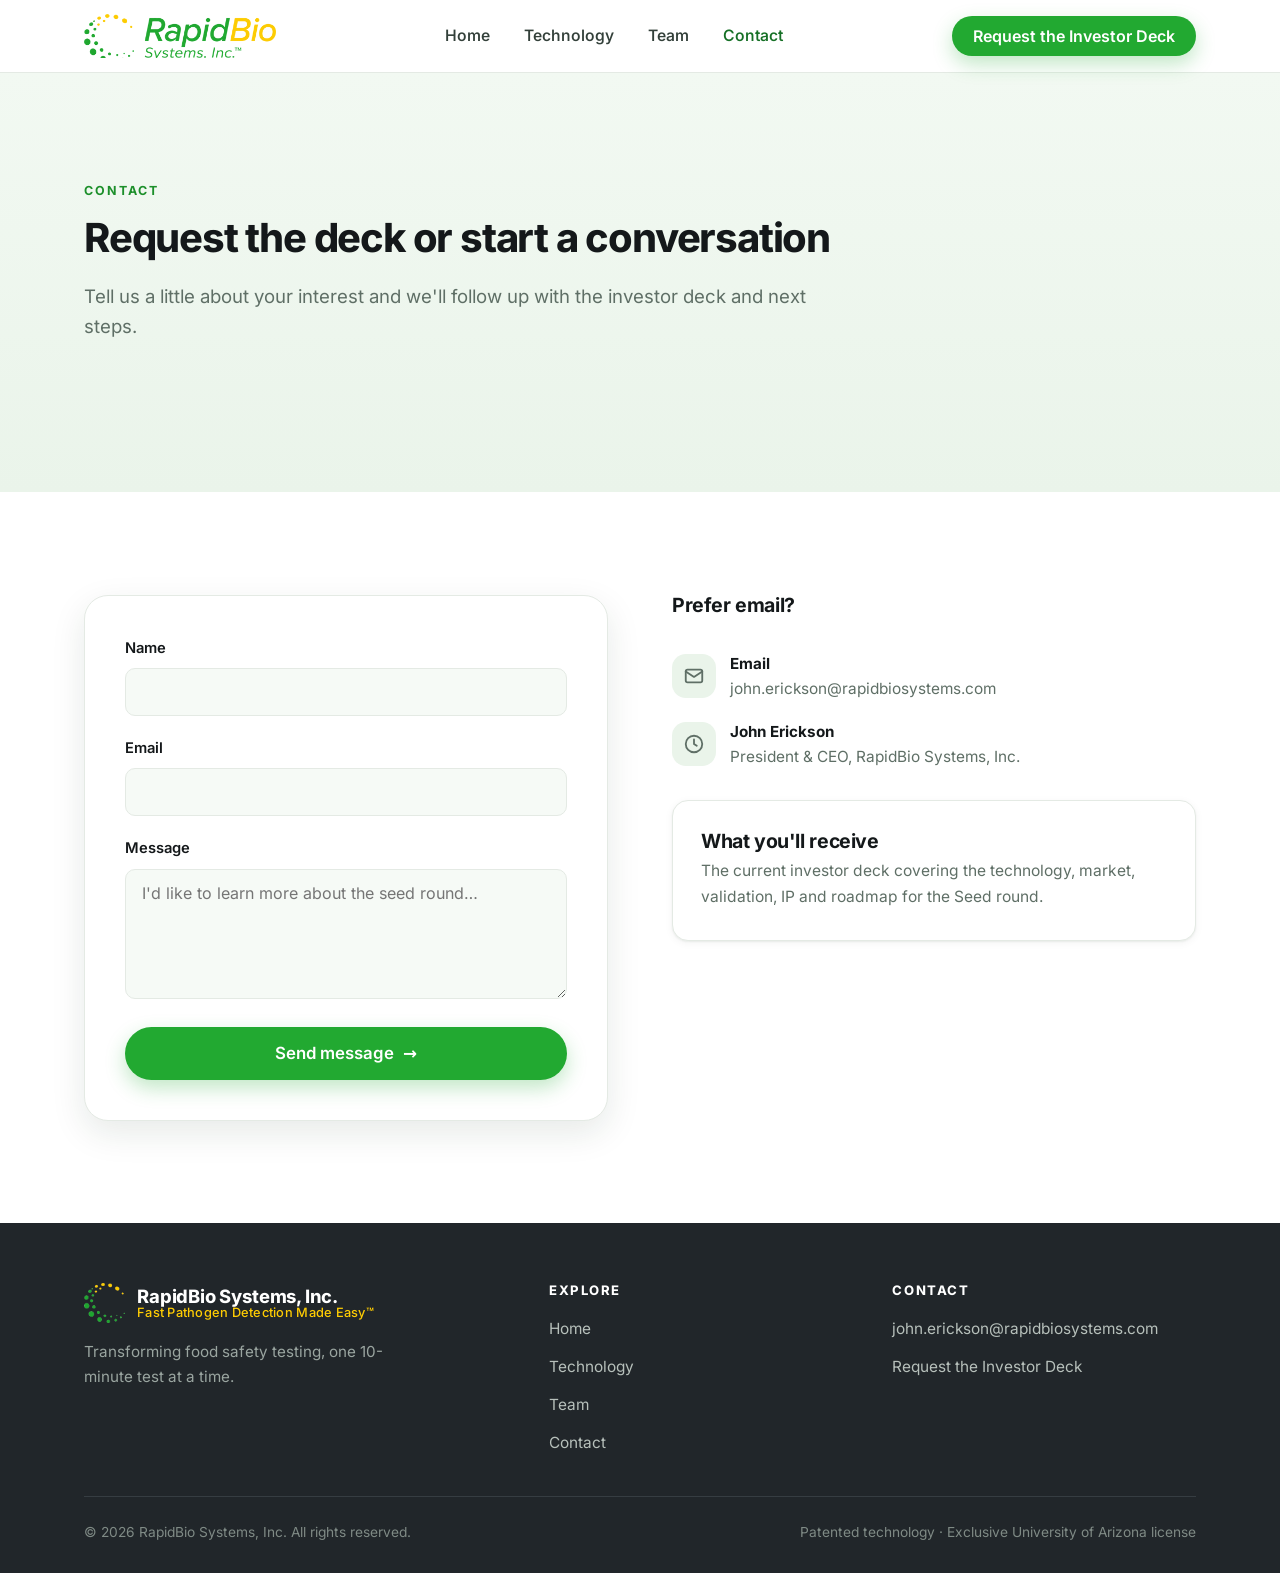
==== commit 3fdb72b2: "capitalize deck names" ====
--- a/contact.html
+++ b/contact.html
@@ -23,11 +23,11 @@
           <li><a href="technology.html">Technology</a></li>
           <li><a href="team.html">Team</a></li>
           <li><a href="contact.html" class="is-active">Contact</a></li>
-          <li><a class="btn btn--primary" href="contact.html">Request the investor deck</a></li>
+          <li><a class="btn btn--primary" href="contact.html">Request the Investor Deck</a></li>
         </ul>
       </nav>
       <div class="nav__cta">
-        <a class="btn btn--primary" href="contact.html">Request the investor deck</a>
+        <a class="btn btn--primary" href="contact.html">Request the Investor Deck</a>
         <button class="nav__toggle" aria-label="Open menu" aria-expanded="false" aria-controls="nav-links"><span></span></button>
       </div>
     </div>
@@ -124,7 +124,7 @@
           <h4>Contact</h4>
           <ul>
             <li><a href="mailto:john.erickson@rapidbiosystems.com">john.erickson@rapidbiosystems.com</a></li>
-            <li><a href="contact.html">Request the investor deck</a></li>
+            <li><a href="contact.html">Request the Investor Deck</a></li>
           </ul>
         </div>
       </div>
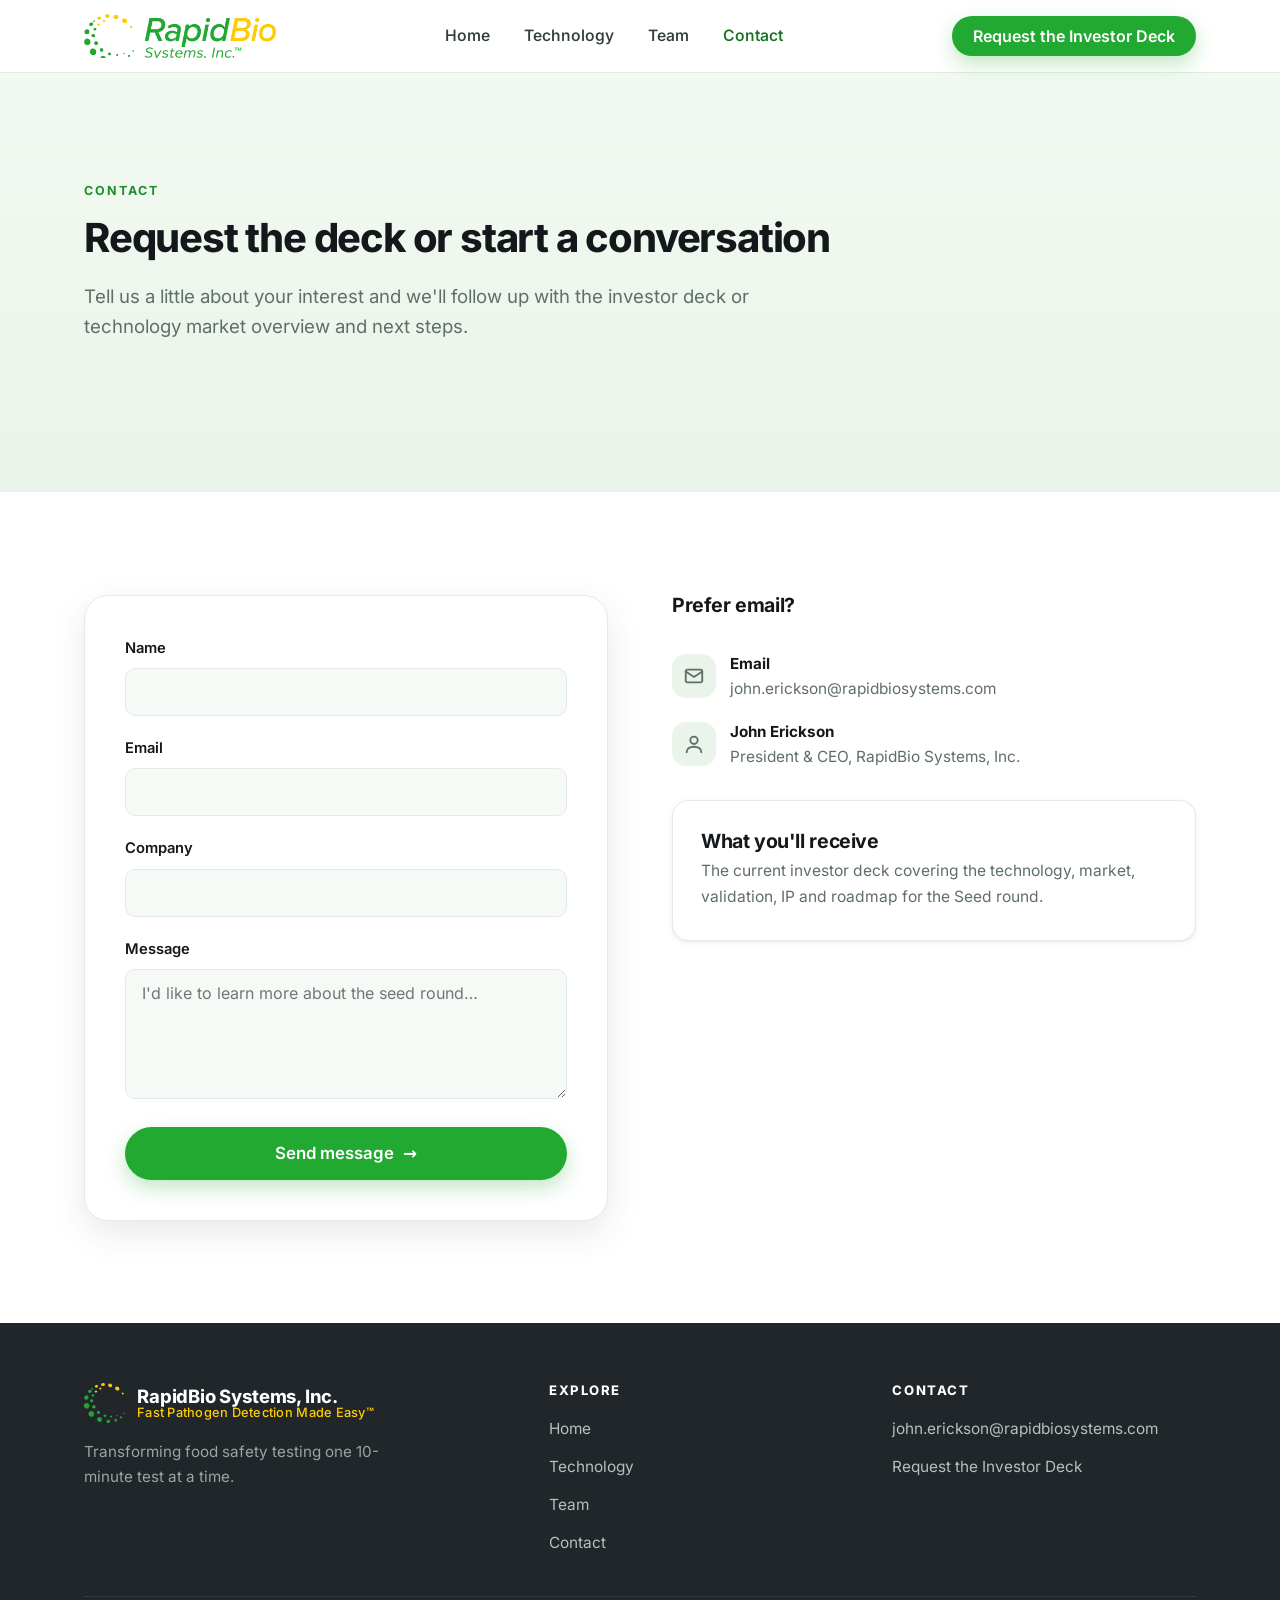
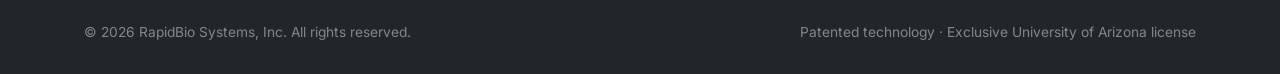
==== commit de08cf1e: "Update copy, imagery, and layout across site; expand team section - Rework hero, stats, and CTA copy" ====
--- a/contact.html
+++ b/contact.html
@@ -39,7 +39,7 @@
         <div class="section-head narrow">
           <span class="eyebrow">Contact</span>
           <h2 class="mt-0">Request the deck or start a conversation</h2>
-          <p class="lead">Tell us a little about your interest and we'll follow up with the investor deck and next steps.</p>
+          <p class="lead">Tell us a little about your interest and we'll follow up with the investor deck or technology market overview and next steps.</p>
         </div>
       </div>
     </section>
@@ -60,6 +60,10 @@
             <div class="field">
               <label for="email">Email</label>
               <input type="email" id="email" name="email" autocomplete="email" required />
+            </div>
+            <div class="field">
+              <label for="company">Company</label>
+              <input type="text" id="company" name="company" autocomplete="organization" />
             </div>
             <div class="field">
               <label for="message">Message</label>
@@ -85,7 +89,7 @@
               </li>
               <li>
                 <span class="icon-badge" aria-hidden="true">
-                  <svg width="22" height="22" viewBox="0 0 24 24" fill="none" stroke="currentColor" stroke-width="2" stroke-linecap="round" stroke-linejoin="round"><circle cx="12" cy="12" r="9"/><path d="M12 7v5l3 2"/></svg>
+                  <svg width="22" height="22" viewBox="0 0 24 24" fill="none" stroke="currentColor" stroke-width="2" stroke-linecap="round" stroke-linejoin="round"><circle cx="12" cy="8" r="4"/><path d="M4 21c0-4 3.6-6 8-6s8 2 8 6"/></svg>
                 </span>
                 <span><b>John Erickson</b><span>President &amp; CEO, RapidBio Systems, Inc.</span></span>
               </li>
@@ -109,7 +113,7 @@
             <img src="assets/logo-mark.png" alt="" />
             <div class="footer__wordmark">RapidBio Systems, Inc.<span>Fast Pathogen Detection Made Easy™</span></div>
           </div>
-          <p class="footer__tag">Transforming food safety testing, one 10-minute test at a time.</p>
+          <p class="footer__tag">Transforming food safety testing one 10-minute test at a time.</p>
         </div>
         <div class="footer__col">
           <h4>Explore</h4>
--- a/css/styles.css
+++ b/css/styles.css
@@ -79,6 +79,9 @@
 .container { width: 100%; max-width: var(--container); margin-inline: auto; padding-inline: 24px; }
 .section { padding: clamp(56px, 8vw, 104px) 0; }
 .section--tint { background: var(--paper-2); }
+.section--tight { padding: clamp(24px, 3vw, 36px) 0; }
+.section--tight-bottom { padding-bottom: clamp(24px, 3vw, 36px); }
+.section--tight-top { padding-top: clamp(24px, 3vw, 36px); }
 .section--mint { background: linear-gradient(180deg, #f2f9f2, var(--mint)); }
 .section--dark { background: var(--charcoal); color: #d7ded9; }
 .section--dark h2, .section--dark h3 { color: #fff; }
@@ -299,7 +302,7 @@
 .compare__note b { color: var(--green-700); }
 
 /* ---------- team ---------- */
-.team-grid { display: grid; grid-template-columns: repeat(3, 1fr); gap: 26px; }
+.team-grid { display: grid; grid-template-columns: repeat(5, 1fr); gap: 26px; }
 .member { text-align: center; }
 .member__photo {
   width: 168px; height: 168px; margin: 0 auto 18px; border-radius: 50%;
@@ -319,8 +322,8 @@
 .partners { margin-top: 8px; }
 .partners__label { text-align: center; font-size: .8rem; letter-spacing: .14em; text-transform: uppercase; color: var(--muted); margin-bottom: 26px; }
 .partners__row { display: flex; flex-wrap: wrap; align-items: center; justify-content: center; gap: clamp(28px, 5vw, 60px); }
-.partners__row img { height: 34px; width: auto; opacity: .55; filter: grayscale(1); transition: opacity .2s, filter .2s; }
-.partners__row img:hover { opacity: .9; filter: grayscale(0); }
+.partners__row img { height: 34px; width: auto; }
+.partners__row img.logo-compact { height: 62px; }
 
 /* ---------- CTA band ---------- */
 .cta-band { background: linear-gradient(120deg, var(--green-700), var(--green)); color: #fff; border-radius: var(--r-lg); padding: clamp(40px, 6vw, 64px); text-align: center; box-shadow: var(--shadow-lg); position: relative; overflow: hidden; }
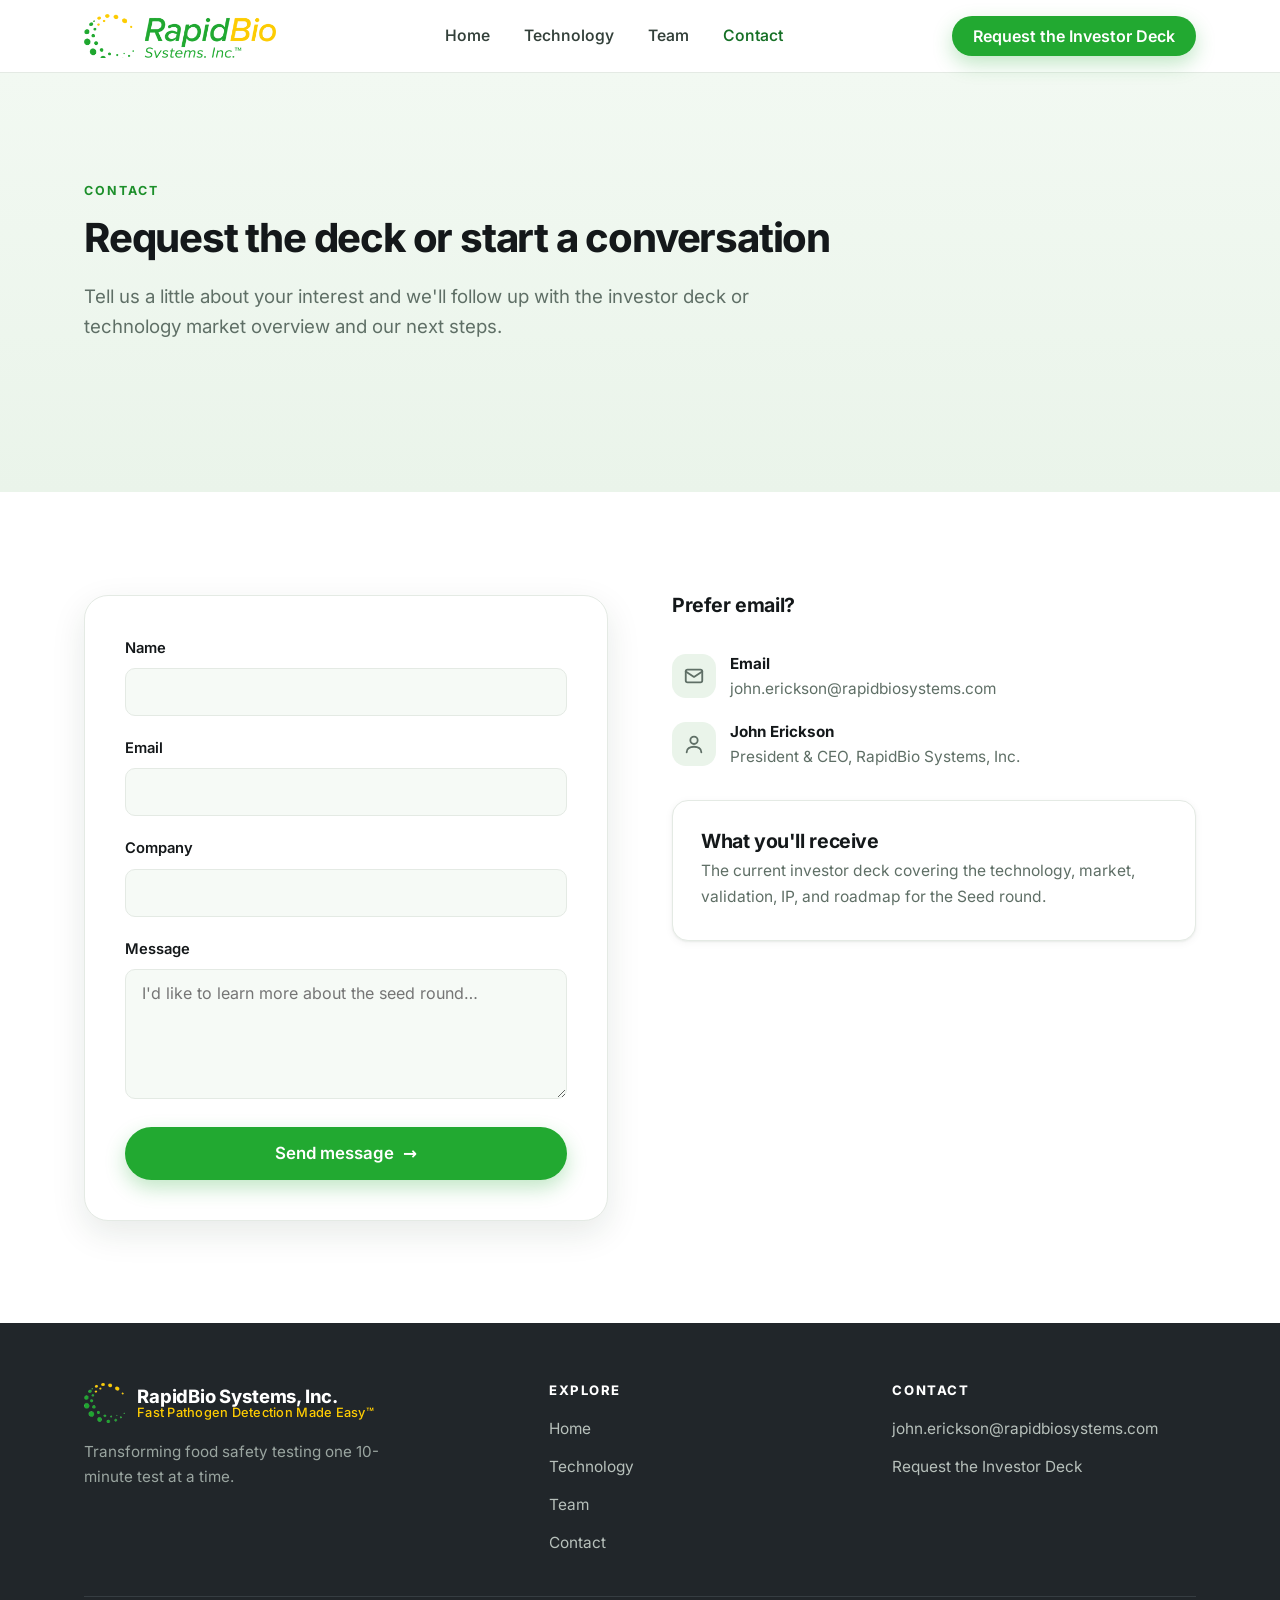
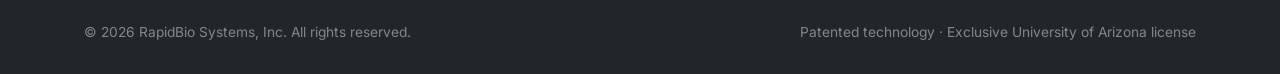
==== commit 9d6cf3ca: "Add full team bios page, refresh team/partner photos, and copy tweaks Adds team-bios.html (linked fr" ====
--- a/contact.html
+++ b/contact.html
@@ -39,7 +39,7 @@
         <div class="section-head narrow">
           <span class="eyebrow">Contact</span>
           <h2 class="mt-0">Request the deck or start a conversation</h2>
-          <p class="lead">Tell us a little about your interest and we'll follow up with the investor deck or technology market overview and next steps.</p>
+          <p class="lead">Tell us a little about your interest and we'll follow up with the investor deck or technology market overview and our next steps.</p>
         </div>
       </div>
     </section>
@@ -96,7 +96,7 @@
             </ul>
             <div class="card" style="margin-top:30px">
               <h3 style="margin-bottom:6px">What you'll receive</h3>
-              <p>The current investor deck covering the technology, market, validation, IP and roadmap for the Seed round.</p>
+              <p>The current investor deck covering the technology, market, validation, IP, and roadmap for the Seed round.</p>
             </div>
           </aside>
         </div>
--- a/css/styles.css
+++ b/css/styles.css
@@ -152,6 +152,10 @@
 .hero__grid { display: grid; grid-template-columns: 1.05fr .95fr; gap: 48px; align-items: center; padding-block: clamp(48px, 7vw, 92px) clamp(40px, 6vw, 76px); }
 .hero h1 { margin-bottom: 20px; }
 .hero__sub { font-size: 1.22rem; color: var(--muted); max-width: 40ch; margin-bottom: 30px; }
+.hero__tagline {
+  color: var(--ink); line-height: 1.12; letter-spacing: -.035em; font-weight: 750;
+  font-size: clamp(2.1rem, 4.6vw, 3.6rem); margin: 0 0 26px;
+}
 .hero__actions { display: flex; flex-wrap: wrap; gap: 14px; margin-bottom: 26px; }
 .hero__trust { font-size: .92rem; color: var(--muted); line-height: 1.6; }
 .hero__trust b { color: var(--green-700); white-space: nowrap; }
@@ -201,8 +205,8 @@
 
 /* full-width technology diagram — bleeds past the text container so the
    diagram itself can render larger than a normal content-width figure */
-.diagram-panel { background: #fff; border: 1px solid var(--line); border-radius: var(--r-lg); padding: clamp(16px, 2.6vw, 32px); box-shadow: var(--shadow); overflow-x: auto; margin-inline: calc(-1 * min(3vw, 90px)); }
-.diagram-panel img { display: block; width: 100%; min-width: 560px; max-width: 1320px; margin-inline: auto; }
+.diagram-panel { background: #fff; border: 1px solid var(--line); border-radius: var(--r-lg); padding: clamp(16px, 2.6vw, 32px); box-shadow: var(--shadow); overflow-x: auto; max-width: 839px; margin-inline: auto; }
+.diagram-panel img { display: block; width: 100%; min-width: 320px; max-width: 775px; margin-inline: auto; }
 .diagram-hint { display: none; text-align: center; font-size: .82rem; color: var(--muted); margin: 12px 0 0; }
 
 .claims { list-style: none; margin: 24px 0 0; padding: 0; display: grid; gap: 18px; }
@@ -277,7 +281,9 @@
   padding: 14px; box-shadow: var(--shadow); overflow: hidden;
 }
 .photo-panel img { width: 100%; border-radius: var(--r-sm); }
-.photo-panel--center { max-width: 560px; margin: 36px auto 0; }
+.photo-panel--center img { max-width: 775px; margin-inline: auto; }
+.photo-panel--center { max-width: 803px; margin: 36px auto 0; }
+.panel-label { text-align: center; font-weight: 700; color: var(--ink); font-size: 1.05rem; margin: 40px 0 14px; }
 
 /* ---------- comparison ---------- */
 .compare { display: grid; gap: 12px; margin-top: 8px; }
@@ -296,6 +302,12 @@
 .compare__bar--us { background: linear-gradient(90deg, var(--green), var(--green-600)); box-shadow: 0 2px 8px rgba(34,169,49,.3); }
 .compare__bar--slow { background: #b9c4bc; }
 .compare__bar--slower { background: #cdd5cd; }
+.compare__bar--seg-start { border-radius: var(--pill) 0 0 var(--pill); }
+.compare__bar--seg-end { border-radius: 0 var(--pill) var(--pill) 0; }
+.compare__bar--range {
+  background-color: #dde4de;
+  background-image: repeating-linear-gradient(45deg, #b9c4bc 0, #b9c4bc 5px, transparent 5px, transparent 10px);
+}
 .compare__cap { padding: 0 12px; font-size: .85rem; font-weight: 700; white-space: nowrap; color: var(--green-700); }
 .compare__axis { margin: 14px 0 0; text-align: right; font-size: .8rem; letter-spacing: .04em; color: var(--muted); text-transform: uppercase; }
 .compare__note { margin-top: 22px; padding: 18px 22px; border-left: 4px solid var(--gold); background: var(--paper-2); border-radius: 0 var(--r-sm) var(--r-sm) 0; }
@@ -318,12 +330,22 @@
 .advisory p { margin: 0; color: var(--muted); }
 .advisory p b { color: var(--green-700); font-weight: 700; }
 
+/* ---------- full bios ---------- */
+.bio-entry { padding: 44px 0; border-bottom: 1px solid var(--line); }
+.bio-entry:last-child { border-bottom: none; }
+.bio-entry__head { display: flex; align-items: center; gap: 24px; margin-bottom: 20px; }
+.bio-entry__head .member__photo { margin: 0; flex: none; }
+.bio-entry__body p { color: var(--body); }
+.bio-entry__body ul { margin: 0 0 1rem; padding-left: 1.2em; color: var(--body); }
+.bio-entry__body li { margin-bottom: 6px; }
+
 /* ---------- partners / logos ---------- */
 .partners { margin-top: 8px; }
 .partners__label { text-align: center; font-size: .8rem; letter-spacing: .14em; text-transform: uppercase; color: var(--muted); margin-bottom: 26px; }
 .partners__row { display: flex; flex-wrap: wrap; align-items: center; justify-content: center; gap: clamp(28px, 5vw, 60px); }
 .partners__row img { height: 34px; width: auto; }
-.partners__row img.logo-compact { height: 62px; }
+.partners__row img.logo-compact { height: 80px; }
+.partners__row img.logo-empirewest { height: 64px; }
 
 /* ---------- CTA band ---------- */
 .cta-band { background: linear-gradient(120deg, var(--green-700), var(--green)); color: #fff; border-radius: var(--r-lg); padding: clamp(40px, 6vw, 64px); text-align: center; box-shadow: var(--shadow-lg); position: relative; overflow: hidden; }
@@ -385,7 +407,6 @@
   .hero__media img { max-height: 320px; }
   .nav__brand img { height: 38px; }
   .diagram-hint { display: block; }
-  .diagram-panel { margin-inline: 0; }
   .split { grid-template-columns: 1fr; }
   .split--media-right .split__media { order: -1; }
   .stats { grid-template-columns: 1fr; }
